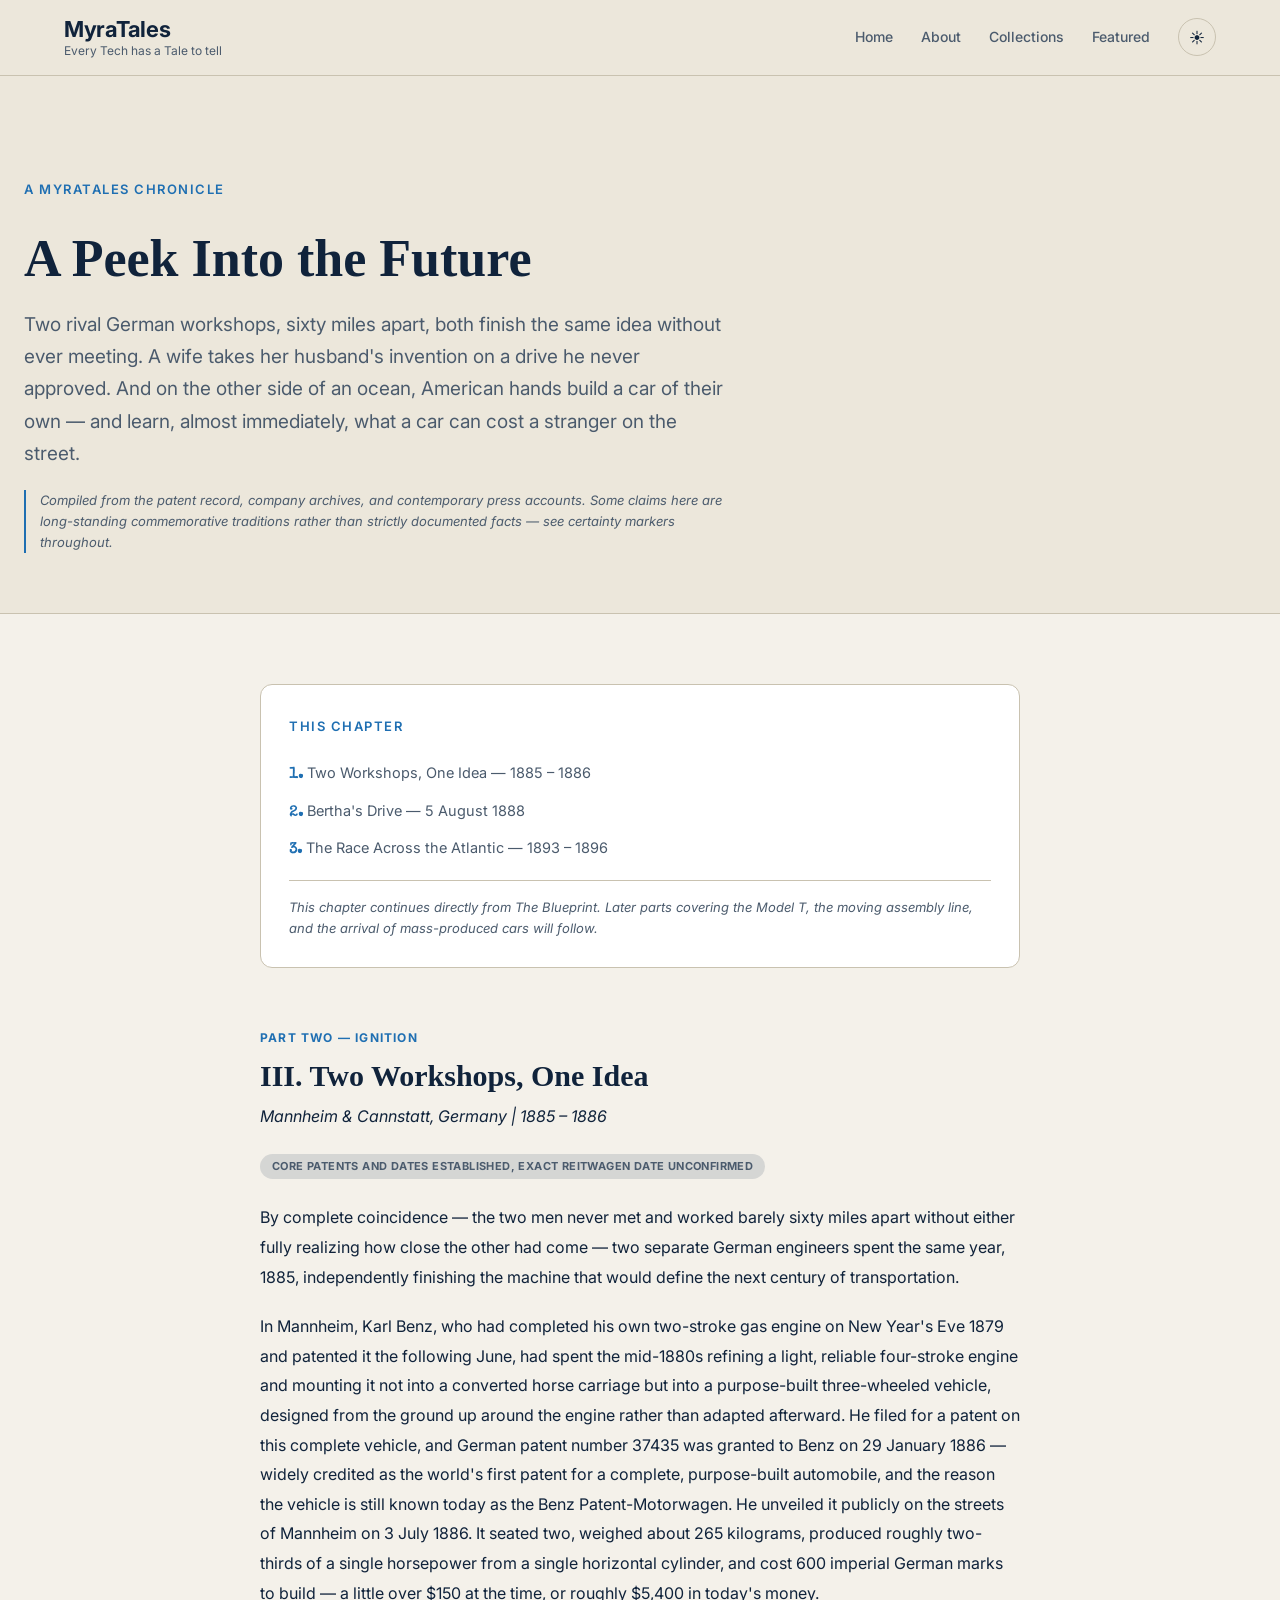
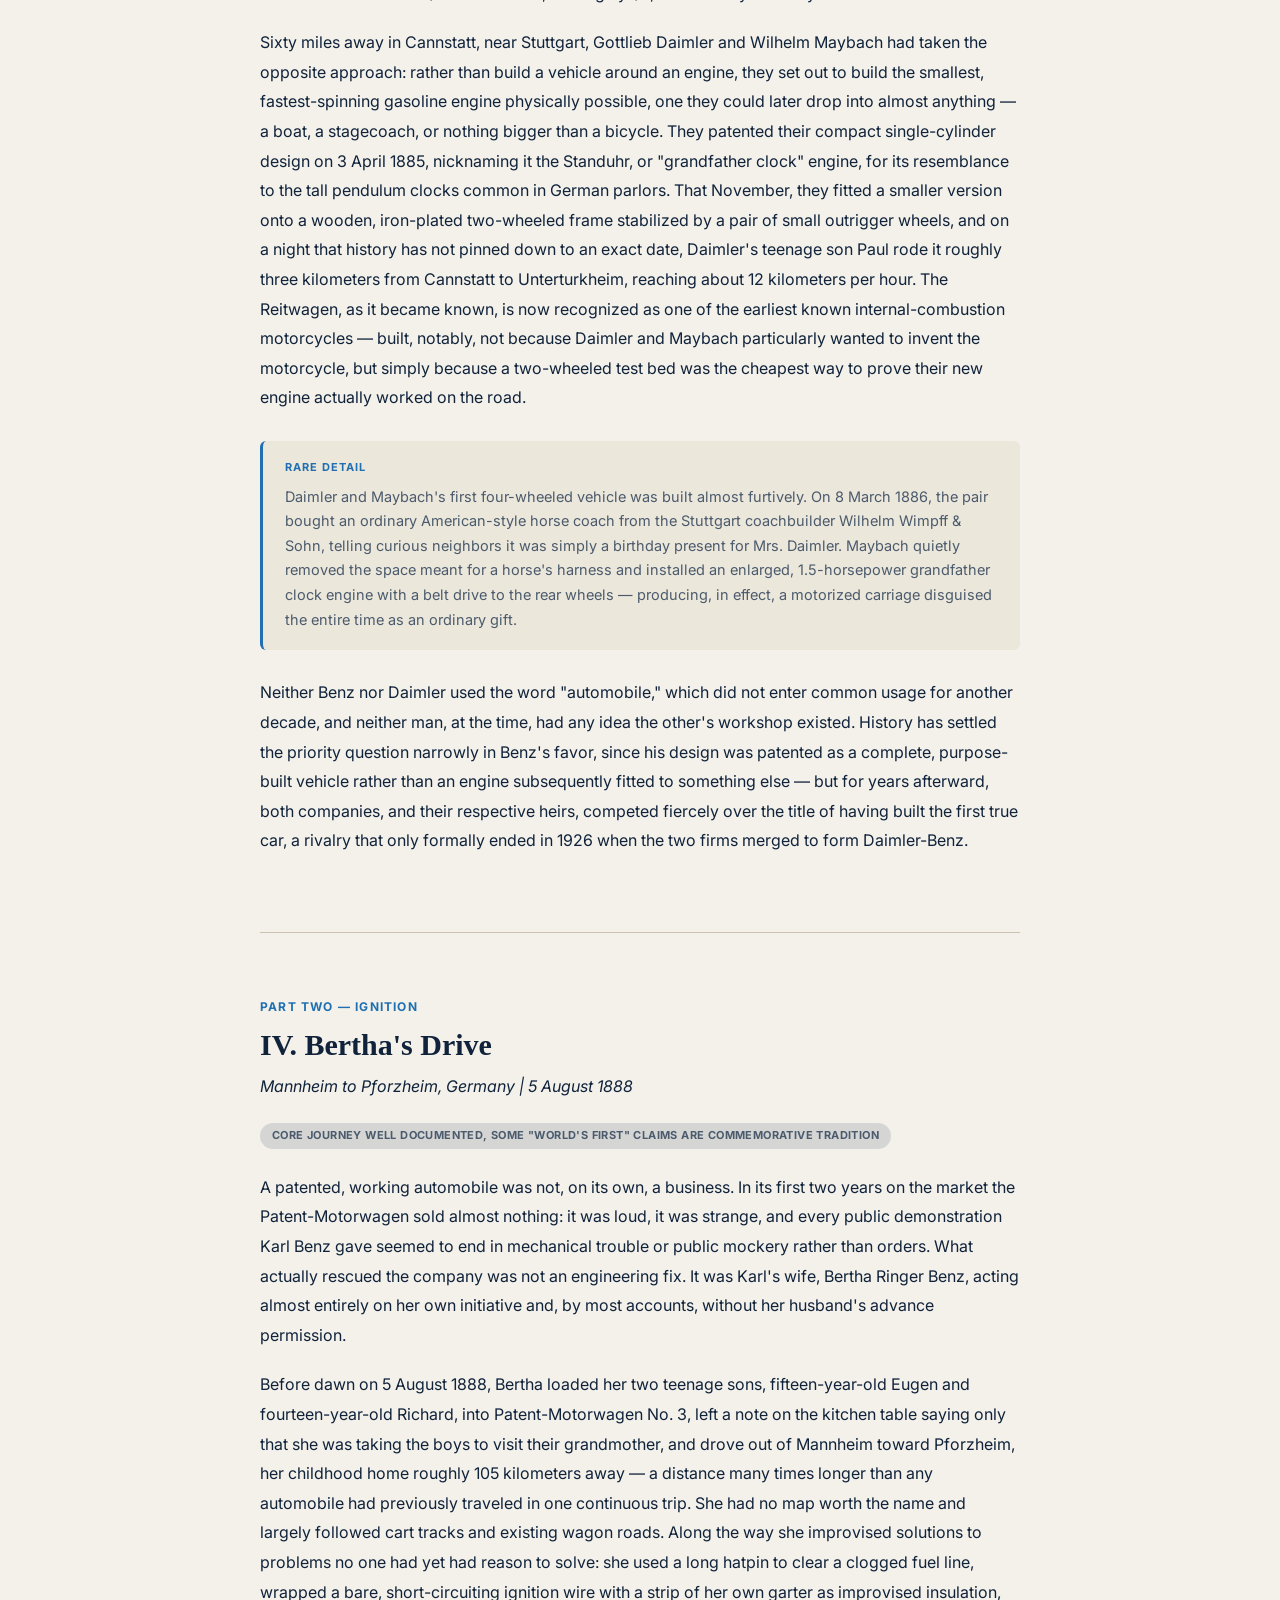
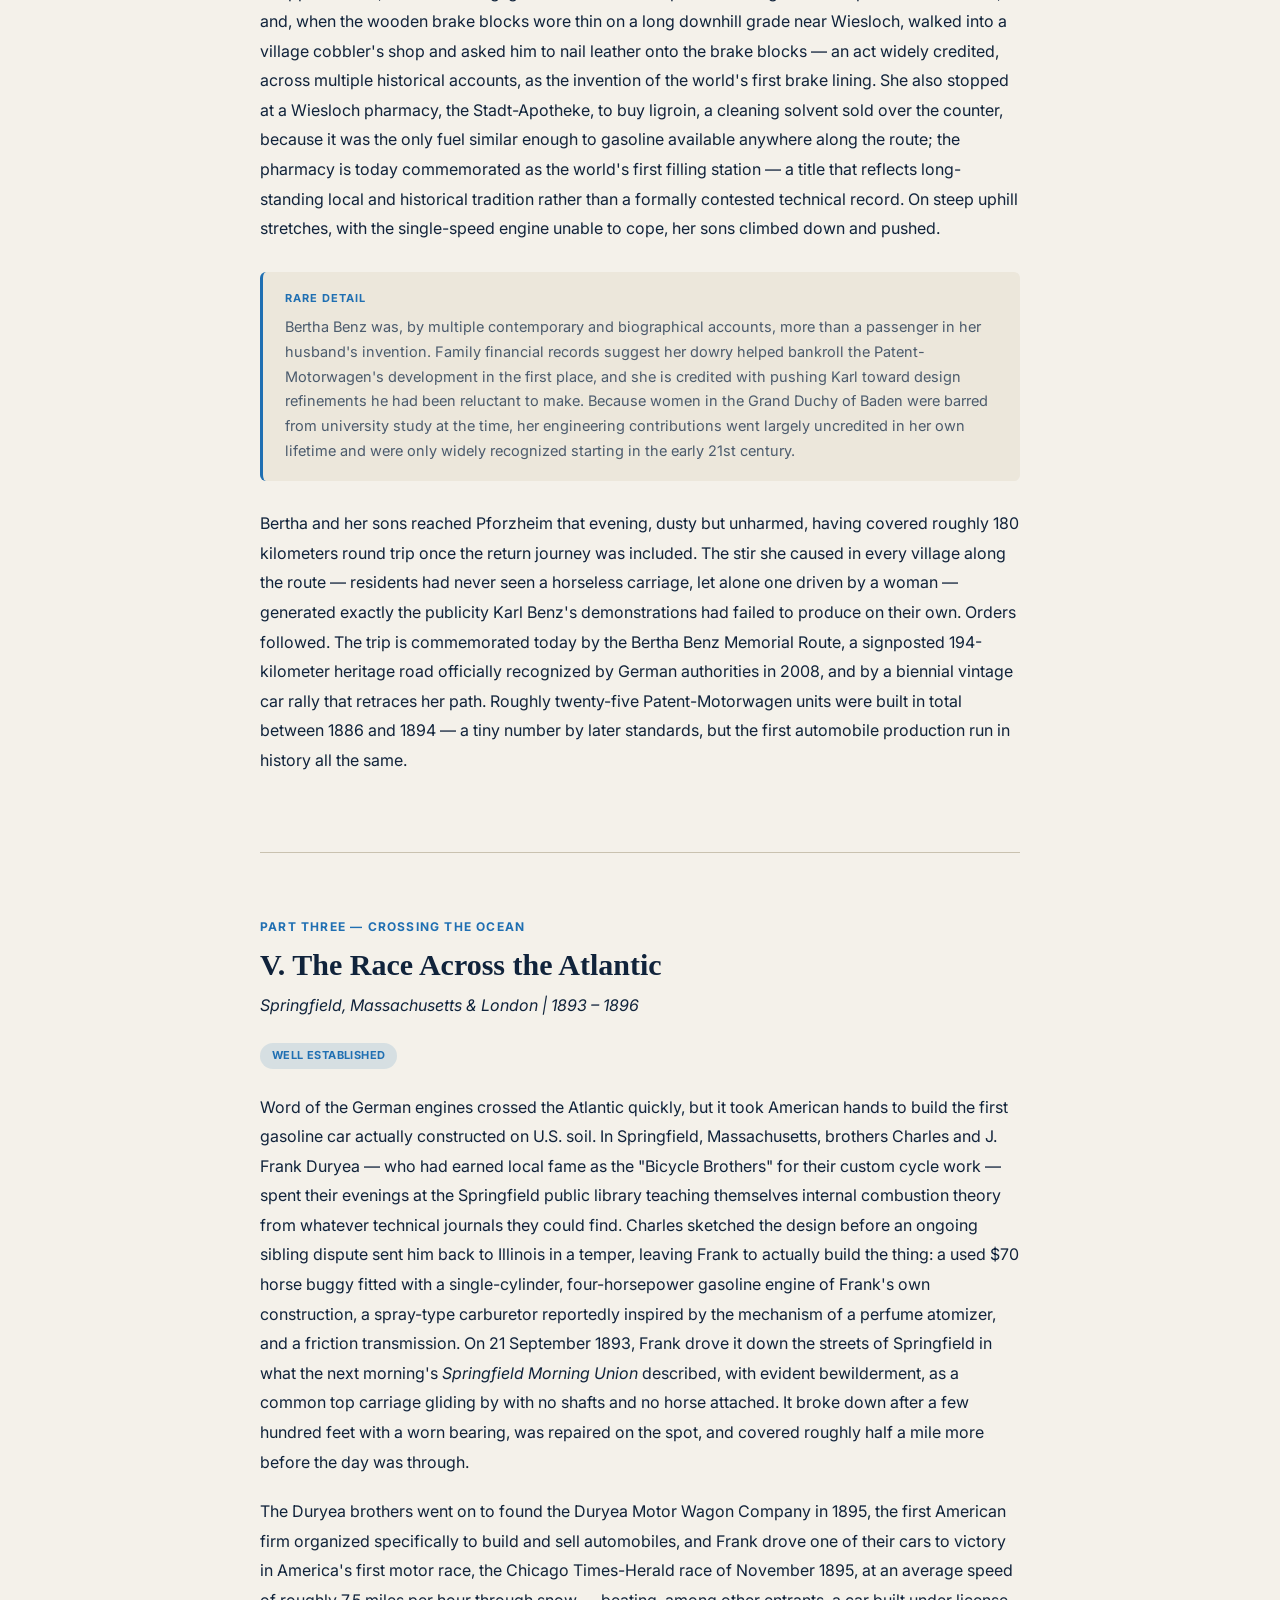
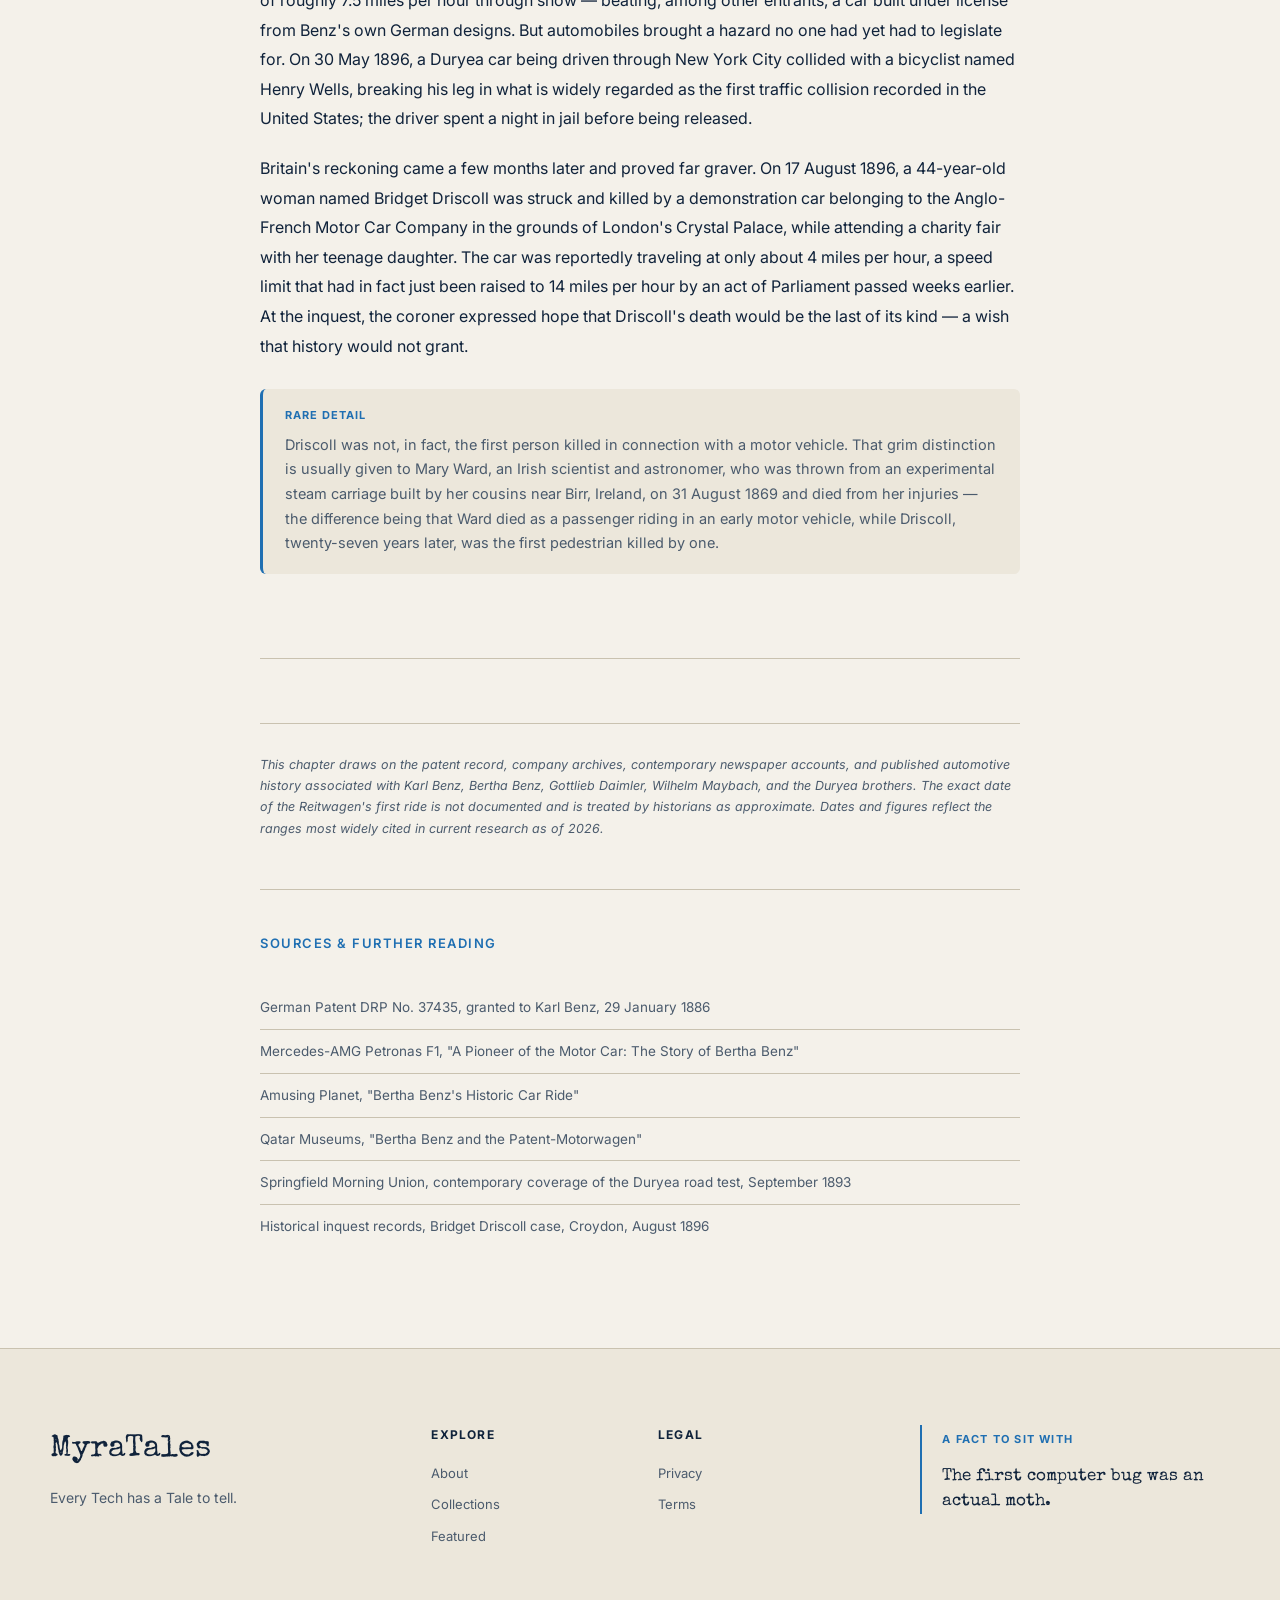
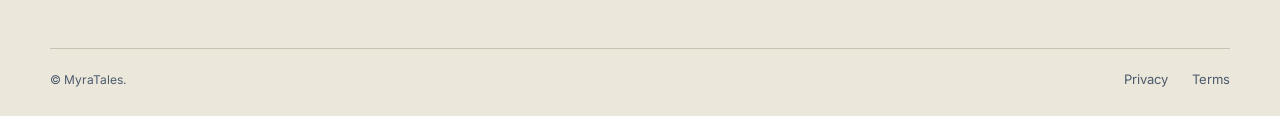
==== benz.html @ bf038804 "Add files via upload" ====
<!DOCTYPE html>
<html lang="en">
<head>
<meta charset="UTF-8">
<meta name="viewport" content="width=device-width, initial-scale=1.0">
<meta name="description" content="A Peek Into the Future — two rival workshops, one determined wife, and the race across the Atlantic that turned the automobile into a business.">
<title>A Peek Into the Future — MyraTales</title>

<link rel="icon" type="image/png" href="../favicon.png">
<link rel="preconnect" href="https://fonts.googleapis.com">
<link rel="preconnect" href="https://fonts.gstatic.com" crossorigin>
<link href="https://fonts.googleapis.com/css2?family=Special+Elite&family=Inter:wght@400;500;600;700&display=swap" rel="stylesheet">
<link rel="stylesheet" href="benz.css">
</head>
<body>

<a href="#main-content" class="skip-link">Skip to main content</a>

<header class="site-header">
  <div class="header-inner">
    <div class="logo-block">
      <a href="../index.html#top" class="header-logo">MyraTales</a>
      <p class="tagline">Every Tech has a Tale to tell</p>
    </div>

    <button class="menu-toggle" id="menuToggle" aria-label="Toggle menu" aria-expanded="false">
      <span></span><span></span><span></span>
    </button>

    <nav class="nav-links" id="navLinks">
      <a href="../index.html#top">Home</a>
      <a href="../index.html#about">About</a>
      <a href="../index.html#collections">Collections</a>
      <a href="../index.html#featured">Featured</a>
      <button id="themeToggle" class="theme-toggle" aria-label="Toggle dark mode">
        <span class="theme-icon sun">☀</span>
        <span class="theme-icon moon">☾</span>
      </button>
    </nav>
  </div>
</header>

<main id="main-content" class="story-page">

  <section class="story-hero">
    <div class="section-inner">
      <span class="section-label">A MyraTales Chronicle</span>
      <h1>A Peek Into the Future</h1>
      <p class="story-subtitle">Two rival German workshops, sixty miles apart, both finish the same idea without ever meeting. A wife takes her husband's invention on a drive he never approved. And on the other side of an ocean, American hands build a car of their own — and learn, almost immediately, what a car can cost a stranger on the street.</p>
      <p class="story-meta">Compiled from the patent record, company archives, and contemporary press accounts. Some claims here are long-standing commemorative traditions rather than strictly documented facts — see certainty markers throughout.</p>
    </div>
  </section>

  <article class="story-body">
    <div class="section-inner">

      <nav class="story-toc" aria-label="Table of contents">
        <span class="section-label">This Chapter</span>
        <ol>
          <li><a href="#part-3">Two Workshops, One Idea — 1885 – 1886</a></li>
          <li><a href="#part-4">Bertha's Drive — 5 August 1888</a></li>
          <li><a href="#part-5">The Race Across the Atlantic — 1893 – 1896</a></li>
        </ol>
        <p class="story-toc-note">This chapter continues directly from <em>The Blueprint</em>. Later parts covering the Model T, the moving assembly line, and the arrival of mass-produced cars will follow.</p>
      </nav>

      <!-- PART III -->
      <section class="story-part" id="part-3">
        <span class="story-part-label">Part Two — Ignition</span>
        <h2>III. Two Workshops, One Idea</h2>
        <p class="story-place">Mannheim & Cannstatt, Germany | 1885 – 1886</p>
        <span class="certainty certainty-mixed">Core patents and dates established, exact Reitwagen date unconfirmed</span>

        <p>By complete coincidence — the two men never met and worked barely sixty miles apart without either fully realizing how close the other had come — two separate German engineers spent the same year, 1885, independently finishing the machine that would define the next century of transportation.</p>

        <p>In Mannheim, Karl Benz, who had completed his own two-stroke gas engine on New Year's Eve 1879 and patented it the following June, had spent the mid-1880s refining a light, reliable four-stroke engine and mounting it not into a converted horse carriage but into a purpose-built three-wheeled vehicle, designed from the ground up around the engine rather than adapted afterward. He filed for a patent on this complete vehicle, and German patent number 37435 was granted to Benz on 29 January 1886 — widely credited as the world's first patent for a complete, purpose-built automobile, and the reason the vehicle is still known today as the Benz Patent-Motorwagen. He unveiled it publicly on the streets of Mannheim on 3 July 1886. It seated two, weighed about 265 kilograms, produced roughly two-thirds of a single horsepower from a single horizontal cylinder, and cost 600 imperial German marks to build — a little over $150 at the time, or roughly $5,400 in today's money.</p>

        <p>Sixty miles away in Cannstatt, near Stuttgart, Gottlieb Daimler and Wilhelm Maybach had taken the opposite approach: rather than build a vehicle around an engine, they set out to build the smallest, fastest-spinning gasoline engine physically possible, one they could later drop into almost anything — a boat, a stagecoach, or nothing bigger than a bicycle. They patented their compact single-cylinder design on 3 April 1885, nicknaming it the Standuhr, or "grandfather clock" engine, for its resemblance to the tall pendulum clocks common in German parlors. That November, they fitted a smaller version onto a wooden, iron-plated two-wheeled frame stabilized by a pair of small outrigger wheels, and on a night that history has not pinned down to an exact date, Daimler's teenage son Paul rode it roughly three kilometers from Cannstatt to Unterturkheim, reaching about 12 kilometers per hour. The Reitwagen, as it became known, is now recognized as one of the earliest known internal-combustion motorcycles — built, notably, not because Daimler and Maybach particularly wanted to invent the motorcycle, but simply because a two-wheeled test bed was the cheapest way to prove their new engine actually worked on the road.</p>

        <div class="rare-detail">
          <span class="rare-detail-label">Rare detail</span>
          <p>Daimler and Maybach's first four-wheeled vehicle was built almost furtively. On 8 March 1886, the pair bought an ordinary American-style horse coach from the Stuttgart coachbuilder Wilhelm Wimpff & Sohn, telling curious neighbors it was simply a birthday present for Mrs. Daimler. Maybach quietly removed the space meant for a horse's harness and installed an enlarged, 1.5-horsepower grandfather clock engine with a belt drive to the rear wheels — producing, in effect, a motorized carriage disguised the entire time as an ordinary gift.</p>
        </div>

        <p>Neither Benz nor Daimler used the word "automobile," which did not enter common usage for another decade, and neither man, at the time, had any idea the other's workshop existed. History has settled the priority question narrowly in Benz's favor, since his design was patented as a complete, purpose-built vehicle rather than an engine subsequently fitted to something else — but for years afterward, both companies, and their respective heirs, competed fiercely over the title of having built the first true car, a rivalry that only formally ended in 1926 when the two firms merged to form Daimler-Benz.</p>
      </section>

      <!-- PART IV -->
      <section class="story-part" id="part-4">
        <span class="story-part-label">Part Two — Ignition</span>
        <h2>IV. Bertha's Drive</h2>
        <p class="story-place">Mannheim to Pforzheim, Germany | 5 August 1888</p>
        <span class="certainty certainty-mixed">Core journey well documented, some "world's first" claims are commemorative tradition</span>

        <p>A patented, working automobile was not, on its own, a business. In its first two years on the market the Patent-Motorwagen sold almost nothing: it was loud, it was strange, and every public demonstration Karl Benz gave seemed to end in mechanical trouble or public mockery rather than orders. What actually rescued the company was not an engineering fix. It was Karl's wife, Bertha Ringer Benz, acting almost entirely on her own initiative and, by most accounts, without her husband's advance permission.</p>

        <p>Before dawn on 5 August 1888, Bertha loaded her two teenage sons, fifteen-year-old Eugen and fourteen-year-old Richard, into Patent-Motorwagen No. 3, left a note on the kitchen table saying only that she was taking the boys to visit their grandmother, and drove out of Mannheim toward Pforzheim, her childhood home roughly 105 kilometers away — a distance many times longer than any automobile had previously traveled in one continuous trip. She had no map worth the name and largely followed cart tracks and existing wagon roads. Along the way she improvised solutions to problems no one had yet had reason to solve: she used a long hatpin to clear a clogged fuel line, wrapped a bare, short-circuiting ignition wire with a strip of her own garter as improvised insulation, and, when the wooden brake blocks wore thin on a long downhill grade near Wiesloch, walked into a village cobbler's shop and asked him to nail leather onto the brake blocks — an act widely credited, across multiple historical accounts, as the invention of the world's first brake lining. She also stopped at a Wiesloch pharmacy, the Stadt-Apotheke, to buy ligroin, a cleaning solvent sold over the counter, because it was the only fuel similar enough to gasoline available anywhere along the route; the pharmacy is today commemorated as the world's first filling station — a title that reflects long-standing local and historical tradition rather than a formally contested technical record. On steep uphill stretches, with the single-speed engine unable to cope, her sons climbed down and pushed.</p>

        <div class="rare-detail">
          <span class="rare-detail-label">Rare detail</span>
          <p>Bertha Benz was, by multiple contemporary and biographical accounts, more than a passenger in her husband's invention. Family financial records suggest her dowry helped bankroll the Patent-Motorwagen's development in the first place, and she is credited with pushing Karl toward design refinements he had been reluctant to make. Because women in the Grand Duchy of Baden were barred from university study at the time, her engineering contributions went largely uncredited in her own lifetime and were only widely recognized starting in the early 21st century.</p>
        </div>

        <p>Bertha and her sons reached Pforzheim that evening, dusty but unharmed, having covered roughly 180 kilometers round trip once the return journey was included. The stir she caused in every village along the route — residents had never seen a horseless carriage, let alone one driven by a woman — generated exactly the publicity Karl Benz's demonstrations had failed to produce on their own. Orders followed. The trip is commemorated today by the Bertha Benz Memorial Route, a signposted 194-kilometer heritage road officially recognized by German authorities in 2008, and by a biennial vintage car rally that retraces her path. Roughly twenty-five Patent-Motorwagen units were built in total between 1886 and 1894 — a tiny number by later standards, but the first automobile production run in history all the same.</p>
      </section>

      <!-- PART V -->
      <section class="story-part" id="part-5">
        <span class="story-part-label">Part Three — Crossing the Ocean</span>
        <h2>V. The Race Across the Atlantic</h2>
        <p class="story-place">Springfield, Massachusetts & London | 1893 – 1896</p>
        <span class="certainty certainty-established">Well established</span>

        <p>Word of the German engines crossed the Atlantic quickly, but it took American hands to build the first gasoline car actually constructed on U.S. soil. In Springfield, Massachusetts, brothers Charles and J. Frank Duryea — who had earned local fame as the "Bicycle Brothers" for their custom cycle work — spent their evenings at the Springfield public library teaching themselves internal combustion theory from whatever technical journals they could find. Charles sketched the design before an ongoing sibling dispute sent him back to Illinois in a temper, leaving Frank to actually build the thing: a used $70 horse buggy fitted with a single-cylinder, four-horsepower gasoline engine of Frank's own construction, a spray-type carburetor reportedly inspired by the mechanism of a perfume atomizer, and a friction transmission. On 21 September 1893, Frank drove it down the streets of Springfield in what the next morning's <em>Springfield Morning Union</em> described, with evident bewilderment, as a common top carriage gliding by with no shafts and no horse attached. It broke down after a few hundred feet with a worn bearing, was repaired on the spot, and covered roughly half a mile more before the day was through.</p>

        <p>The Duryea brothers went on to found the Duryea Motor Wagon Company in 1895, the first American firm organized specifically to build and sell automobiles, and Frank drove one of their cars to victory in America's first motor race, the Chicago Times-Herald race of November 1895, at an average speed of roughly 7.5 miles per hour through snow — beating, among other entrants, a car built under license from Benz's own German designs. But automobiles brought a hazard no one had yet had to legislate for. On 30 May 1896, a Duryea car being driven through New York City collided with a bicyclist named Henry Wells, breaking his leg in what is widely regarded as the first traffic collision recorded in the United States; the driver spent a night in jail before being released.</p>

        <p>Britain's reckoning came a few months later and proved far graver. On 17 August 1896, a 44-year-old woman named Bridget Driscoll was struck and killed by a demonstration car belonging to the Anglo-French Motor Car Company in the grounds of London's Crystal Palace, while attending a charity fair with her teenage daughter. The car was reportedly traveling at only about 4 miles per hour, a speed limit that had in fact just been raised to 14 miles per hour by an act of Parliament passed weeks earlier. At the inquest, the coroner expressed hope that Driscoll's death would be the last of its kind — a wish that history would not grant.</p>

        <div class="rare-detail">
          <span class="rare-detail-label">Rare detail</span>
          <p>Driscoll was not, in fact, the first person killed in connection with a motor vehicle. That grim distinction is usually given to Mary Ward, an Irish scientist and astronomer, who was thrown from an experimental steam carriage built by her cousins near Birr, Ireland, on 31 August 1869 and died from her injuries — the difference being that Ward died as a passenger riding in an early motor vehicle, while Driscoll, twenty-seven years later, was the first pedestrian killed by one.</p>
        </div>
      </section>

      <p class="story-source-note">This chapter draws on the patent record, company archives, contemporary newspaper accounts, and published automotive history associated with Karl Benz, Bertha Benz, Gottlieb Daimler, Wilhelm Maybach, and the Duryea brothers. The exact date of the Reitwagen's first ride is not documented and is treated by historians as approximate. Dates and figures reflect the ranges most widely cited in current research as of 2026.</p>

      <section class="story-sources" id="sources">
        <span class="section-label">Sources & Further Reading</span>
        <ul>
          <li>German Patent DRP No. 37435, granted to Karl Benz, 29 January 1886</li>
          <li>Mercedes-AMG Petronas F1, "A Pioneer of the Motor Car: The Story of Bertha Benz"</li>
          <li>Amusing Planet, "Bertha Benz's Historic Car Ride"</li>
          <li>Qatar Museums, "Bertha Benz and the Patent-Motorwagen"</li>
          <li>Springfield Morning Union, contemporary coverage of the Duryea road test, September 1893</li>
          <li>Historical inquest records, Bridget Driscoll case, Croydon, August 1896</li>
        </ul>
      </section>

    </div>
  </article>

</main>

<footer class="site-footer">
  <div class="footer-shell">
    <div class="footer-main">
      <div class="footer-brand">
        <a href="../index.html#top" class="footer-logo">MyraTales</a>
        <p>Every Tech has a Tale to tell.</p>
      </div>
      <div class="footer-column">
        <h2>Explore</h2>
        <a href="../index.html#about">About</a>
        <a href="../index.html#collections">Collections</a>
        <a href="../index.html#featured">Featured</a>
      </div>
      <div class="footer-column">
        <h2>Legal</h2>
        <a href="../privacy.html">Privacy</a>
        <a href="../terms.html">Terms</a>
      </div>
      <div class="footer-note">
        <span class="footer-note-label">A fact to sit with</span>
        <p>The first computer bug was an actual moth.</p>
      </div>
    </div>
    <div class="footer-bottom">
      <p>&copy; <span id="year"></span> MyraTales.</p>
      <div class="footer-bottom-links">
        <a href="../privacy.html">Privacy</a>
        <a href="../terms.html">Terms</a>
      </div>
    </div>
  </div>
</footer>

<script src="../script.js"></script>
</body>
</html>
---- benz.css ----
/* ============================================================
   RESET
============================================================ */
* {
  margin: 0;
  padding: 0;
  box-sizing: border-box;
}

html {
  scroll-behavior: smooth;
}

body {
  overflow-x: hidden;
  font-family: inter;
}

section,
footer,
.collection-card[id] {
  scroll-margin-top: 76px;
}

/* ============================================================
   PALETTE
============================================================ */
:root {
  --bg: #f4f1ea;
  --bg-alt: #ece7db;
  --card: #ffffff;
  --border: #c9c2b0;
  --ink: #10233b;
  --ink-dim: #4b5b6d;
  --accent: #1f6fb2;
  --accent-hover: #175a91;
}

body.dark-mode {
  --bg: #0b1521;
  --bg-alt: #101d2c;
  --card: #16273a;
  --border: #23374d;
  --ink: #eef3f8;
  --ink-dim: #8fa3b8;
  --accent: #4fd1ff;
  --accent-hover: #2bb8ea;
}

body {
  font-family: 'Inter', system-ui, -apple-system, sans-serif;
  line-height: 1.6;
  background: var(--bg);
  color: var(--ink);
  transition: background-color 0.3s ease, color 0.3s ease;
}

h1, h2, h3, .hero-eyebrow {
  font-family: 'Playfair Display',serif;
}

a {
  text-decoration: none;
  color: inherit;
}

img, svg, video {
  max-width: 100%;
  display: block;
}

button {
  font-family: inherit;
}

body.modal-open {
  overflow: hidden;
}

/* ============================================================
   SKIP LINK
============================================================ */
.skip-link {
  position: absolute;
  top: -100px;
  left: 16px;
  background: var(--accent);
  color: #fff;
  padding: 12px 20px;
  border-radius: 8px;
  font-weight: 600;
  font-size: 14px;
  z-index: 1000;
  transition: top 0.2s ease;
}

.skip-link:focus {
  top: 16px;
}

/* ============================================================
   HEADER
============================================================ */
.site-header {
  position: sticky;
  top: 0;
  background: var(--bg-alt);
  border-bottom: 1px solid var(--border);
  z-index: 100;
  transition: background-color 0.3s ease, border-color 0.3s ease;
}

.header-inner {
  max-width: 1200px;
  margin: 0 auto;
  padding: 16px 24px;
  display: flex;
  justify-content: space-between;
  align-items: center;
}

.logo-block {
  display: flex;
  flex-direction: column;
  line-height: 1.2;
}

.header-logo {
  font-size: 22px;
  font-weight: 700;
  color: var(--ink);
  letter-spacing: -0.3px;
  text-decoration: none;
}

.tagline {
  font-size: 12px;
  color: var(--ink-dim);
  margin-top: 2px;
}

.nav-links {
  display: flex;
  align-items: center;
  gap: 28px;
}

.nav-links a {
  font-size: 14px;
  font-weight: 500;
  color: var(--ink-dim);
  text-decoration: none;
  transition: color 0.2s ease;
}

.nav-links a:hover,
.nav-links a:focus-visible {
  color: var(--accent);
}

.theme-toggle {
  background: none;
  border: 1.5px solid var(--border);
  border-radius: 50%;
  width: 38px;
  height: 38px;
  display: flex;
  align-items: center;
  justify-content: center;
  cursor: pointer;
  position: relative;
  transition: border-color 0.2s ease;
}

.theme-toggle:hover {
  border-color: var(--accent);
}

.theme-icon {
  position: absolute;
  font-size: 15px;
  color: var(--ink);
  transition: opacity 0.2s ease, transform 0.3s ease, color 0.2s ease;
}

.theme-icon.sun {
  opacity: 1;
  transform: rotate(0deg);
}

.theme-icon.moon {
  opacity: 0;
  transform: rotate(-90deg);
}

body.dark-mode .theme-icon.sun {
  opacity: 0;
  transform: rotate(90deg);
}

body.dark-mode .theme-icon.moon {
  opacity: 1;
  transform: rotate(0deg);
}

.theme-toggle:hover .theme-icon {
  color: var(--accent);
}

.menu-toggle {
  display: none;
  flex-direction: column;
  justify-content: space-between;
  width: 26px;
  height: 19px;
  background: none;
  border: none;
  cursor: pointer;
  padding: 0;
}

.menu-toggle span {
  display: block;
  height: 2.5px;
  width: 100%;
  background: var(--ink);
  border-radius: 2px;
  transition: transform 0.25s ease, opacity 0.2s ease, background-color 0.3s ease;
}

.menu-toggle.active span:nth-child(1) {
  transform: translateY(8px) rotate(45deg);
}

.menu-toggle.active span:nth-child(2) {
  opacity: 0;
}

.menu-toggle.active span:nth-child(3) {
  transform: translateY(-8px) rotate(-45deg);
}

/* ============================================================
   HERO
============================================================ */
.hero {
  min-height: 92vh;
  display: flex;
  align-items: center;
  padding: 0 24px;
  position: relative;
  overflow: hidden;
}

.hero-bg {
  position: absolute;
  inset: 0;
  z-index: 0;
  pointer-events: none;
  background-image: radial-gradient(var(--ink-dim) 1px, transparent 1px);
  background-size: 28px 28px;
  opacity: 0.15;
  animation: driftGrid 40s linear infinite;
}

.ghost-year {
  position: absolute;
  bottom: -40px;
  right: 20px;
  font-family: 'Special Elite', monospace;
  font-size: clamp(160px, 22vw, 320px);
  color: var(--ink-dim);
  opacity: 0.2;
  line-height: 1;
  user-select: none;
  white-space: nowrap;
}

@keyframes driftGrid {
  0% { background-position: 0 0; }
  100% { background-position: 280px 280px; }
}

.hero-inner {
  max-width: 1200px;
  margin: 0 auto;
  width: 100%;
  display: flex;
  align-items: center;
  gap: 64px;
  position: relative;
  z-index: 1;
}

.hero-text {
  flex: 1;
  min-width: 0;
}

.description {
  margin-bottom: 30px;
  transition: opacity 0.25s ease, transform 0.25s ease;
}

.hero-eyebrow {
  color: var(--accent);
  font-size: 14px;
  margin-bottom: 18px;
  letter-spacing: 0.5px;
}

.hero-text h1 {
  font-size: clamp(28px, 4vw, 44px);
  line-height: 1.3;
  color: var(--ink);
  margin-bottom: 20px;
  max-width: 560px;
  min-height: 3.9em;
  transition: opacity 0.25s ease, transform 0.25s ease;
}

.hero-text h1.fact-changing,
.description.fact-changing {
  opacity: 0;
  transform: translateY(8px);
}

.hero-subtext {
  font-size: clamp(15px, 2vw, 17px);
  color: var(--ink-dim);
  max-width: 480px;
  margin-bottom: 32px;
}

.btn-primary {
  display: inline-block;
  background: var(--accent);
  color: #fff;
  padding: 14px 26px;
  border-radius: 6px;
  font-weight: 600;
  font-size: 15px;
  transition: background-color 0.2s ease, transform 0.2s ease;
}

.btn-primary:hover,
.btn-primary:focus-visible {
  background: var(--accent-hover);
  transform: translateY(-2px);
}

.hero-visual {
  flex: 1;
  display: flex;
  justify-content: center;
  transition: transform 0.15s ease-out;
  min-width: 0;
  will-change: transform;
}

.magnifier-illustration {
  width: 100%;
  max-width: 360px;
  height: auto;
}

.page-bg { fill: var(--card); stroke: var(--border); stroke-width: 1.5; }
.page-rule { stroke: var(--border); stroke-width: 1; }
.tape { fill: var(--ink-dim); opacity: 0.35; }
.log-text {
  font-family: 'Special Elite', monospace;
  font-size: 12px;
  fill: var(--ink-dim);
  letter-spacing: 0.5px;
}
.lens-rim { fill: none; stroke: var(--ink); stroke-width: 10; }
.lens-shine { fill: none; stroke: var(--card); stroke-width: 4; stroke-linecap: round; opacity: 0.5; }
.handle { stroke: var(--ink); stroke-width: 14; stroke-linecap: round; }

.moth {
  transform-origin: center;
  animation: mothBreathe 3.5s ease-in-out infinite;
}

.moth-wing {
  fill: none;
  stroke: var(--accent);
  stroke-width: 1.5;
}

.moth-body {
  fill: var(--ink);
}

@keyframes mothBreathe {
  0%, 100% { transform: scale(1) translateY(0); }
  50% { transform: scale(1.03, 0.97) translateY(-1px); }
}

.scroll-cue {
  position: absolute;
  bottom: 28px;
  left: 50%;
  transform: translateX(-50%);
  width: 24px;
  height: 40px;
  border: 1.5px solid var(--ink-dim);
  border-radius: 20px;
  display: flex;
  justify-content: center;
  padding-top: 8px;
  box-sizing: border-box;
  z-index: 1;
}

.scroll-cue span {
  width: 4px;
  height: 8px;
  background: var(--accent);
  border-radius: 4px;
  animation: scrollCue 1.6s infinite;
}

@keyframes scrollCue {
  0% { opacity: 1; transform: translateY(0); }
  100% { opacity: 0; transform: translateY(10px); }
}

/* ============================================================
   SHARED SECTION LABEL / DIVIDER
============================================================ */
.section-label {
  display: inline-block;
  color: var(--accent);
  font-size: 13px;
  font-weight: 600;
  text-transform: uppercase;
  letter-spacing: 1.5px;
  margin-bottom: 16px;
}

.section-divider {
  width: 48px;
  height: 3px;
  background: var(--accent);
  border-radius: 2px;
  margin-bottom: 32px;
}

/* ============================================================
   ABOUT SECTION
============================================================ */
.about-section {
  padding: 100px 24px;
}

.about-section .section-inner {
  max-width: 900px;
  margin: 0 auto;
}

.about-intro {
  font-size: clamp(18px, 2.2vw, 22px);
  color: var(--ink);
  max-width: 600px;
  margin-bottom: 56px;
  line-height: 1.6;
}

.pattern-track {
  position: relative;
  display: grid;
  grid-template-columns: repeat(3, 1fr);
  gap: 24px;
  margin-bottom: 48px;
}

.pattern-line {
  position: absolute;
  top: 38px;
  left: 8%;
  right: 8%;
  height: 2px;
  background: var(--border);
  z-index: 0;
}

.pattern-card {
  position: relative;
  z-index: 1;
  display: flex;
  flex-direction: column;
  align-items: flex-start;
  background: var(--card);
  border: 1px solid var(--border);
  border-radius: 10px;
  padding: 24px;
  text-align: left;
  cursor: pointer;
  font-family: inherit;
  color: inherit;
  transition: border-color 0.2s ease, box-shadow 0.2s ease, transform 0.2s ease;
}

.pattern-card:hover,
.pattern-card:focus-visible {
  border-color: var(--accent);
  box-shadow: 0 10px 24px rgba(16, 35, 59, 0.12);
  transform: translateY(-3px);
}

.pattern-card:focus-visible {
  outline: 3px solid color-mix(in srgb, var(--accent) 35%, transparent);
  outline-offset: 3px;
}

.pattern-year {
  display: inline-block;
  font-family: 'Special Elite', monospace;
  font-size: 12px;
  color: var(--accent);
  background: var(--bg-alt);
  border: 1px solid var(--border);
  border-radius: 20px;
  padding: 4px 12px;
  margin-bottom: 14px;
}

.pattern-card h3 {
  letter-spacing: 0.5px;
  font-family: monospace;
  font-size: 18px;
  color: var(--ink);
  margin-bottom: 8px;
}

.pattern-teaser {
  font-size: 14px;
  color: var(--ink-dim);
  line-height: 1.5;
}

.pattern-action {
  display: inline-flex;
  gap: 8px;
  align-items: center;
  margin-top: 20px;
  border-bottom: 1px solid var(--accent);
  padding-bottom: 3px;
  color: var(--accent);
  font-size: 13px;
  font-weight: 700;
}

.pattern-action span {
  transition: transform 0.2s ease;
}

.pattern-card:hover .pattern-action span,
.pattern-card:focus-visible .pattern-action span {
  transform: translateX(4px);
}

.about-thesis {
  font-size: clamp(16px, 1.8vw, 18px);
  color: var(--ink);
  font-weight: 500;
  max-width: 640px;
  line-height: 1.7;
}

/* ============================================================
   STORY MODAL
============================================================ */
.story-modal {
  position: fixed;
  inset: 0;
  z-index: 200;
  display: flex;
  align-items: center;
  justify-content: center;
  padding: 24px;
  visibility: hidden;
  opacity: 0;
  transition: opacity 0.4s ease, visibility 0.4s ease;
}

.story-modal.open {
  visibility: visible;
  opacity: 1;
}

.story-modal-overlay {
  position: absolute;
  inset: 0;
  background: rgba(0, 0, 0, 0.55);
}

.story-modal-panel {
  position: relative;
  background: var(--card);
  border: 1px solid var(--border);
  border-radius: 14px;
  width: 100%;
  max-width: 720px;
  max-height: 80vh;
  padding: 40px;
  overflow-y: auto;
  transform: translateY(24px) scale(0.98);
  opacity: 0;
  transition: transform 0.45s cubic-bezier(0.16, 1, 0.3, 1), opacity 0.4s ease;
}

.story-modal.open .story-modal-panel {
  transform: translateY(0) scale(1);
  opacity: 1;
}

.story-modal-close {
  position: sticky;
  top: 0;
  float: right;
  background: var(--bg-alt);
  border: 1px solid var(--border);
  color: var(--ink);
  font-size: 13px;
  font-weight: 600;
  padding: 8px 18px;
  border-radius: 20px;
  cursor: pointer;
  transition: border-color 0.2s ease, color 0.2s ease;
}

.story-modal-close:hover,
.story-modal-close:focus-visible {
  border-color: var(--accent);
  color: var(--accent);
}

.story-modal-era {
  display: inline-block;
  font-family: 'Special Elite', monospace;
  font-size: 12px;
  color: var(--accent);
  margin-bottom: 12px;
  clear: both;
}

.story-modal-panel h2 {
  font-size: clamp(22px, 3vw, 28px);
  color: var(--ink);
  margin-bottom: 20px;
  max-width: 90%;
}

.story-modal-body p {
  font-size: 15px;
  line-height: 1.8;
  color: var(--ink-dim);
  margin-bottom: 18px;
}

.story-modal-body p:last-child {
  margin-bottom: 0;
}

/* ============================================================
   FEATURED SECTION
============================================================ */
.featured-section {
  padding: 96px 24px 112px;
  background: var(--bg);
}

.featured-shell {
  max-width: 1100px;
  margin: 0 auto;
}

.featured-heading {
  display: flex;
  align-items: end;
  justify-content: space-between;
  gap: 48px;
  margin-bottom: 44px;
}

.featured-eyebrow {
  color: var(--accent);
  font-size: 12px;
  font-weight: 700;
  letter-spacing: 1.4px;
  text-transform: uppercase;
}

.featured-heading h2 {
  max-width: 520px;
  margin-top: 10px;
  color: var(--ink);
  font-family: 'Special Elite', monospace;
  font-size: clamp(32px, 5vw, 58px);
  font-weight: 400;
  line-height: 0.98;
}

.featured-intro {
  max-width: 330px;
  color: var(--ink-dim);
  font-size: 15px;
  line-height: 1.7;
}

.featured-list {
  display: grid;
  grid-template-columns: repeat(2, minmax(0, 1fr));
  gap: 14px;
}

.featured-item {
  align-self: start;
  border-top: 3px solid var(--border);
  background: var(--card);
  overflow: hidden;
  transition: border-color 0.2s ease, transform 0.2s ease;
}

.featured-item:hover,
.featured-item:has(.featured-trigger:focus-visible) {
  border-top-color: var(--accent);
  transform: translateY(-3px);
}

.featured-item-primary {
  border-top-color: var(--accent);
}

.featured-trigger {
  display: grid;
  grid-template-columns: 42px minmax(0, 1fr) 24px;
  align-items: center;
  gap: 16px;
  width: 100%;
  min-height: 134px;
  padding: 24px;
  color: var(--ink);
  background: transparent;
  border: none;
  cursor: pointer;
  text-align: left;
  font-family: inherit;
}

.featured-icon {
  display: flex;
  align-items: center;
  justify-content: center;
  width: 34px;
  height: 34px;
  min-width: 34px;
  border: 1px solid var(--border);
  border-radius: 8px;
  color: var(--accent);
  font-size: 15px;
  font-weight: 700;
}

.featured-trigger-copy {
  display: flex;
  flex-direction: column;
  gap: 7px;
  min-width: 0;
}

.featured-kicker {
  color: var(--ink-dim);
  font-size: 11px;
  font-weight: 600;
  letter-spacing: 1px;
  text-transform: uppercase;
}

.featured-title {
  color: var(--ink);
  font-family: 'Special Elite', monospace;
  font-size: clamp(20px, 2.4vw, 29px);
  line-height: 1.05;
}

.featured-arrow {
  align-self: start;
  color: var(--accent);
  font-size: 21px;
  font-weight: 400;
  line-height: 1;
  transition: transform 0.25s ease;
}

.featured-panel {
  max-height: 0;
  overflow: hidden;
  transition: max-height 0.35s ease, border-color 0.35s ease;
}

.featured-item.open .featured-panel {
  max-height: 220px;
  border-top: 1px solid var(--border);
}

.featured-item.open .featured-arrow {
  transform: rotate(45deg);
}

.featured-panel p {
  padding: 20px 24px 0 126px;
  color: var(--ink-dim);
  font-size: 14px;
  line-height: 1.7;
}

.featured-cta {
  display: inline-flex;
  gap: 8px;
  margin: 16px 24px 22px 126px;
  border-bottom: 1px solid var(--accent);
  padding-bottom: 3px;
  font-weight: 600;
  font-size: 13px;
  color: var(--accent);
}

.featured-cta:hover,
.featured-cta:focus-visible {
  color: var(--accent-hover);
  border-color: var(--accent-hover);
}

/* ============================================================
   COLLECTION DASHBOARD
============================================================ */
.collection-section {
  --collection-bg: var(--bg-alt);
  --collection-panel: var(--card);
  --collection-line: var(--border);
  --collection-text: var(--ink);
  --collection-muted: var(--ink-dim);
  --collection-hot: var(--accent);
  background: var(--bg);
  color: var(--collection-text);
  padding: 88px 24px 112px;
}

.collection-shell {
  max-width: 1180px;
  margin: 0 auto;
  padding: clamp(28px, 5vw, 58px);
  background: var(--collection-bg);
  border: 1px solid var(--collection-line);
  border-radius: 24px;
  box-shadow: 0 18px 50px rgba(16, 35, 59, 0.12);
  overflow: hidden;
}

.collection-topbar {
  display: grid;
  grid-template-columns: minmax(230px, 1fr) minmax(260px, 1fr) auto;
  align-items: end;
  gap: 32px;
  margin-bottom: 28px;
}

.collection-eyebrow,
.collection-card-label {
  color: var(--collection-hot);
  font-size: 11px;
  font-weight: 700;
  letter-spacing: 1.1px;
  text-transform: uppercase;
}

.collection-topbar h2 {
  margin-top: 8px;
  color: var(--collection-text);
  font-family: 'Special Elite', monospace;
  font-size: clamp(32px, 5vw, 58px);
  font-weight: 400;
  line-height: 0.95;
}

.collection-summary {
  max-width: 360px;
  color: var(--collection-muted);
  font-size: 14px;
  line-height: 1.6;
}

.collection-view-all,
.collection-tabs a,
.collection-pulse a {
  color: var(--collection-text);
  transition: color 0.2s ease;
}

.collection-view-all {
  border: 1px solid var(--collection-line);
  border-radius: 999px;
  padding: 10px 15px;
  font-size: 13px;
  white-space: nowrap;
}

.collection-view-all span,
.collection-pulse a span {
  color: var(--collection-hot);
  margin-left: 6px;
}

.collection-view-all:hover,
.collection-tabs a:hover,
.collection-pulse a:hover {
  color: var(--collection-hot);
}

.collection-tabs {
  display: flex;
  gap: 24px;
  overflow-x: auto;
  border-top: 1px solid var(--collection-line);
  border-bottom: 1px solid var(--collection-line);
  margin-bottom: 22px;
  scrollbar-width: none;
}

.collection-tabs::-webkit-scrollbar {
  display: none;
}

.collection-tabs a {
  position: relative;
  flex: 0 0 auto;
  padding: 15px 0 13px;
  color: var(--collection-muted);
  font-size: 13px;
}

.collection-tabs a.active {
  color: var(--collection-text);
}

.collection-tabs a.active::after {
  position: absolute;
  right: 0;
  bottom: -1px;
  left: 0;
  height: 3px;
  background: var(--collection-hot);
  content: '';
}

.collection-board {
  display: grid;
  grid-template-columns: 1.5fr 1fr 1fr;
  grid-template-rows: minmax(300px, 1.2fr) minmax(190px, 0.8fr);
  gap: 12px;
}

.collection-card {
  position: relative;
  min-height: 0;
  overflow: hidden;
  background: var(--collection-panel);
  border: 1px solid var(--collection-line);
  border-radius: 14px;
}

.collection-card-featured {
  grid-row: span 2;
  min-height: 510px;
}

.collection-card-image {
  position: absolute;
  inset: 0 0 auto;
  height: 58%;
  background-color: var(--border);
  background-position: center;
  background-size: cover;
  filter: saturate(0.8);
  transition: transform 0.45s ease, filter 0.45s ease;
}

.collection-card-featured .collection-card-image {
  height: 100%;
}

.collection-card:hover .collection-card-image {
  filter: saturate(1.05);
  transform: scale(1.04);
}

.image-computer { background-image: url('https://images.unsplash.com/photo-1518770660439-4636190af475?auto=format&fit=crop&w=1200&q=80'); }
.image-moth { background-image: url('https://images.unsplash.com/photo-1526374965328-7f61d4dc18c5?auto=format&fit=crop&w=800&q=80'); }
.image-robot { background-image: url('https://images.unsplash.com/photo-1485827404703-89b55fcc595e?auto=format&fit=crop&w=800&q=80'); }
.image-ai { background-image: url('https://images.unsplash.com/photo-1551288049-bebda4e38f71?auto=format&fit=crop&w=800&q=80'); }
.image-car { background-image: url('https://images.unsplash.com/photo-1553440569-bcc63803a83d?auto=format&fit=crop&w=800&q=80'); }

.collection-card-shade {
  position: absolute;
  inset: 0;
  background: linear-gradient(180deg, transparent 28%, rgba(0, 0, 0, 0.86) 100%);
}

.collection-card-content {
  position: absolute;
  right: 0;
  bottom: 0;
  left: 0;
  padding: 24px;
}

.collection-card-story .collection-card-content,
.collection-card-compact .collection-card-content {
  top: 48%;
  padding: 22px;
  background: var(--collection-panel);
}

.collection-card h3 {
  max-width: 550px;
  margin: 9px 0 8px;
  color: var(--collection-text);
  font-family: 'Special Elite', monospace;
  font-size: clamp(19px, 2.1vw, 28px);
  font-weight: 400;
  line-height: 1.08;
}

.collection-card-featured h3 {
  font-size: clamp(25px, 3.3vw, 42px);
}

.collection-card-featured h3,
.collection-card-featured p {
  color: #fff;
}

.collection-card p {
  max-width: 580px;
  color: var(--collection-muted);
  font-size: 13px;
  line-height: 1.55;
}

.collection-pulse {
  grid-column: 2 / -1;
  padding: 22px;
  background: var(--collection-panel);
}

.collection-pulse-heading {
  color: var(--collection-text);
  font-size: 13px;
  font-weight: 700;
}

.collection-pulse-heading span {
  color: var(--collection-hot);
  margin-right: 7px;
}

.collection-pulse-question {
  margin: 16px 0 11px;
  color: var(--collection-muted);
  font-size: 12px;
}

.collection-pulse a {
  display: block;
  border-top: 1px solid var(--collection-line);
  padding: 10px 0;
  font-size: 13px;
}

/* ============================================================
   STORY PAGE (long-form articles)
============================================================ */
.story-hero {
  padding: 100px 24px 60px;
  background: var(--bg-alt);
  border-bottom: 1px solid var(--border);
}

.story-hero h1 {
  font-size: clamp(32px, 5vw, 52px);
  color: var(--ink);
  margin: 14px 0 22px;
  line-height: 1.1;
  max-width: 780px;
}

.story-subtitle {
  font-size: clamp(16px, 1.8vw, 19px);
  color: var(--ink-dim);
  max-width: 700px;
  line-height: 1.7;
  margin-bottom: 20px;
}

.story-meta {
  font-size: 13px;
  color: var(--ink-dim);
  max-width: 700px;
  font-style: italic;
  border-left: 2px solid var(--accent);
  padding-left: 14px;
}

.story-body {
  padding: 70px 24px 100px;
}

.story-body .section-inner {
  max-width: 760px;
  margin: 0 auto;
}

.story-toc {
  background: var(--card);
  border: 1px solid var(--border);
  border-radius: 12px;
  padding: 28px;
  margin-bottom: 60px;
}

.story-toc ol {
  list-style: none;
  counter-reset: toc;
  margin-top: 8px;
}

.story-toc li {
  counter-increment: toc;
  margin-bottom: 10px;
}

.story-toc li a {
  font-size: 14.5px;
  color: var(--ink-dim);
  transition: color 0.2s ease;
}

.story-toc li a::before {
  content: counter(toc) ". ";
  color: var(--accent);
  font-weight: 700;
  font-family: 'Special Elite', monospace;
}

.story-toc li a:hover,
.story-toc li a:focus-visible {
  color: var(--accent);
}

.story-part {
  margin-bottom: 64px;
  padding-bottom: 56px;
  border-bottom: 1px solid var(--border);
}

.story-part:last-of-type {
  border-bottom: none;
}

.story-part-label {
  display: block;
  color: var(--accent);
  font-size: 12px;
  font-weight: 700;
  letter-spacing: 1.2px;
  text-transform: uppercase;
  margin-bottom: 10px;
}
.story-toc-note {
  margin-top: 18px;
  padding-top: 16px;
  border-top: 1px solid var(--border);
  font-size: 13px;
  color: var(--ink-dim);
  font-style: italic;
  line-height: 1.6;
}
.story-part h2 {
  font-size: clamp(22px, 3vw, 30px);
  color: var(--ink);
  margin-bottom: 8px;
  line-height: 1.25;
}

.story-place {
  font-size: 13.5px;
  color: var(--ink-dim);
  font-style: italic;
  margin-bottom: 14px;
}

.certainty {
  display: inline-block;
  font-size: 11px;
  font-weight: 700;
  letter-spacing: 0.4px;
  text-transform: uppercase;
  padding: 4px 12px;
  border-radius: 20px;
  margin-bottom: 24px;
}

.certainty-established {
  background: color-mix(in srgb, var(--accent) 14%, transparent);
  color: var(--accent);
}

.certainty-debated {
  background: rgba(200, 90, 40, 0.14);
  color: #c85a28;
}

.certainty-mixed {
  background: color-mix(in srgb, var(--ink-dim) 18%, transparent);
  color: var(--ink-dim);
}

body.dark-mode .certainty-debated {
  color: #ff9a5c;
  background: rgba(255, 154, 92, 0.15);
}

.story-part p {
  font-size: 16px;
  line-height: 1.85;
  color: var(--ink);
  margin-bottom: 20px;
}

.story-part p em {
  font-style: italic;
  color: var(--ink);
}

.rare-detail {
  background: var(--bg-alt);
  border-left: 3px solid var(--accent);
  border-radius: 6px;
  padding: 18px 22px;
  margin: 28px 0;
}

.rare-detail-label {
  display: block;
  color: var(--accent);
  font-size: 11px;
  font-weight: 700;
  letter-spacing: 1px;
  text-transform: uppercase;
  margin-bottom: 8px;
}

.rare-detail p {
  font-size: 14.5px;
  color: var(--ink-dim);
  line-height: 1.7;
  margin-bottom: 0;
}

.story-source-note {
  font-size: 12.5px;
  color: var(--ink-dim);
  font-style: italic;
  line-height: 1.7;
  padding-top: 30px;
  border-top: 1px solid var(--border);
}

.story-sources {
  margin-top: 50px;
  padding-top: 40px;
  border-top: 1px solid var(--border);
}

.story-sources ul {
  list-style: none;
  margin-top: 16px;
}

.story-sources li {
  font-size: 13.5px;
  color: var(--ink-dim);
  line-height: 1.7;
  padding: 10px 0;
  border-bottom: 1px solid var(--border);
}

.story-sources li:last-child {
  border-bottom: none;
}

.story-sources li em {
  font-style: italic;
}

/* ============================================================
   LEGAL PAGES
============================================================ */
.legal-content {
  max-width: 780px;
  margin: 0 auto;
  padding: 96px 24px 120px;
}

.legal-content h1 {
  max-width: 650px;
  margin: 10px 0 16px;
  color: var(--ink);
  font-size: clamp(32px, 6vw, 58px);
  font-weight: 400;
  line-height: 1;
}

.legal-content h2 {
  margin: 42px 0 10px;
  color: var(--ink);
  font-family: inherit;
  font-size: 20px;
}

.legal-content p {
  color: var(--ink-dim);
  font-size: 15px;
  line-height: 1.8;
}

.legal-updated {
  margin-bottom: 38px;
  color: var(--accent) !important;
  font-size: 13px !important;
  font-weight: 600;
}

.legal-content code {
  border: 1px solid var(--border);
  padding: 2px 5px;
  color: var(--ink);
  font-size: 0.9em;
}

.legal-back {
  display: inline-block;
  margin-top: 34px;
  border-bottom: 1px solid var(--accent);
  padding-bottom: 3px;
  color: var(--accent);
  font-weight: 600;
}

.legal-nav {
  display: flex;
}

.legal-page {
  min-height: 100vh;
}

.legal-page .site-header {
  position: sticky;
}

.legal-page .legal-content {
  min-height: calc(100vh - 76px);
}

/* ============================================================
   SITE FOOTER
============================================================ */
.site-footer {
  padding: 76px 24px 26px;
  background: var(--bg-alt);
  border-top: 1px solid var(--border);
}

.footer-shell {
  max-width: 1180px;
  margin: 0 auto;
}

.footer-main {
  display: grid;
  grid-template-columns: 1.4fr 0.75fr 0.9fr 1.3fr;
  gap: 48px;
  padding-bottom: 68px;
}

.footer-brand {
  position: relative;
  min-height: 155px;
}

.footer-logo {
  color: var(--ink);
  font-family: 'Special Elite', monospace;
  font-size: 31px;
}

.footer-brand p {
  max-width: 220px;
  margin-top: 12px;
  color: var(--ink-dim);
  font-size: 14px;
  line-height: 1.6;
}

.footer-column {
  display: flex;
  flex-direction: column;
  align-items: flex-start;
  gap: 11px;
}

.footer-column h2 {
  margin-bottom: 7px;
  color: var(--ink);
  font-family: inherit;
  font-size: 12px;
  font-weight: 700;
  letter-spacing: 1.2px;
  text-transform: uppercase;
}

.footer-column a,
.footer-bottom a {
  color: var(--ink-dim);
  font-size: 13px;
  transition: color 0.2s ease;
}

.footer-column a:hover,
.footer-column a:focus-visible,
.footer-bottom a:hover,
.footer-bottom a:focus-visible {
  color: var(--accent);
}

.footer-note {
  align-self: start;
  border-left: 2px solid var(--accent);
  padding-left: 20px;
}

.footer-note-label {
  color: var(--accent);
  font-size: 11px;
  font-weight: 700;
  letter-spacing: 1.2px;
  text-transform: uppercase;
}

.footer-note p {
  max-width: 280px;
  margin-top: 14px;
  color: var(--ink);
  font-family: 'Special Elite', monospace;
  font-size: 17px;
  line-height: 1.45;
}

.footer-bottom {
  display: flex;
  align-items: center;
  justify-content: space-between;
  gap: 24px;
  border-top: 1px solid var(--border);
  padding-top: 20px;
}

.footer-bottom p {
  color: var(--ink-dim);
  font-size: 12px;
}

.footer-bottom-links {
  display: flex;
  gap: 24px;
}

.footer-bottom a span {
  color: var(--accent);
  margin-left: 5px;
}

/* ============================================================
   RESPONSIVE — consolidated, no gaps
============================================================ */
@media (max-width: 900px) {
  .hero-inner {
    flex-direction: column-reverse;
    text-align: center;
    gap: 40px;
  }

  .hero-text {
    display: flex;
    flex-direction: column;
    align-items: center;
  }

  .hero-subtext,
  .description {
    margin-left: auto;
    margin-right: auto;
  }

  .magnifier-illustration {
    max-width: 260px;
  }
}

@media (max-width: 800px) {
  .collection-topbar {
    grid-template-columns: 1fr auto;
  }

  .collection-summary {
    grid-column: 1 / -1;
    grid-row: 2;
  }

  .collection-board {
    grid-template-columns: 1fr 1fr;
    grid-template-rows: auto;
  }

  .collection-card-featured {
    grid-column: 1 / -1;
    grid-row: auto;
  }

  .collection-pulse {
    grid-column: 1 / -1;
  }

  .footer-main {
    grid-template-columns: 1fr 1fr;
    gap: 42px 32px;
  }

  .footer-brand,
  .footer-note {
    grid-column: 1 / -1;
  }

  .footer-brand {
    min-height: auto;
  }
}

@media (max-width: 768px) {
  .header-inner {
    padding: 14px 20px;
  }

  .menu-toggle {
    display: flex;
  }

  .nav-links {
    display: none;
    position: absolute;
    top: 100%;
    left: 0;
    right: 0;
    background: var(--bg-alt);
    border-bottom: 1px solid var(--border);
    flex-direction: column;
    align-items: flex-start;
    padding: 20px 24px;
    gap: 18px;
  }

  .nav-links.open {
    display: flex;
  }

  .nav-links a {
    font-size: 15px;
  }

  .theme-toggle {
    margin-top: 4px;
  }

  .pattern-track {
    grid-template-columns: 1fr;
  }

  .pattern-line {
    display: none;
  }
}

@media (max-width: 700px) {
  .featured-heading {
    display: block;
  }

  .featured-intro {
    margin-top: 24px;
  }

  .featured-list {
    grid-template-columns: 1fr;
  }

  .featured-panel p {
    padding-left: 24px;
  }

  .featured-cta {
    margin-left: 24px;
  }
}

@media (max-width: 600px) {
  .story-modal-panel {
    padding: 28px 20px;
    max-height: 85vh;
  }

  .about-section {
    padding: 70px 20px;
  }

  .story-hero {
    padding: 76px 20px 44px;
  }

  .story-body {
    padding: 50px 20px 70px;
  }

  .story-toc {
    padding: 20px;
  }

  .story-part {
    margin-bottom: 46px;
    padding-bottom: 40px;
  }

  .story-part p {
    font-size: 15px;
  }

  .legal-content {
    padding: 70px 20px 90px;
  }
}

@media (max-width: 767px) {
  .hero {
    min-height: auto;
    padding: 72px 24px 96px;
  }

  .hero-visual {
    width: min(100%, 360px);
  }

  .scroll-cue {
    display: none;
  }

  .ghost-year {
    font-size: clamp(90px, 30vw, 200px);
    opacity: 0.12;
  }

  .featured-section {
    padding-top: 76px;
    padding-bottom: 88px;
  }
}

@media (max-width: 520px) {
  .collection-section {
    padding: 58px 14px 76px;
  }

  .collection-shell {
    padding: 24px 16px 28px;
    border-radius: 18px;
  }

  .collection-topbar {
    display: block;
  }

  .collection-view-all {
    display: inline-block;
    margin-top: 20px;
  }

  .collection-board {
    display: block;
  }

  .collection-card,
  .collection-card-featured {
    min-height: 360px;
    margin-bottom: 12px;
  }

  .collection-card-compact,
  .collection-card-story {
    min-height: 310px;
  }

  .collection-card-story .collection-card-content,
  .collection-card-compact .collection-card-content {
    top: auto;
  }

  .collection-pulse {
    margin-top: 12px;
  }

  .site-footer {
    padding: 58px 20px 22px;
  }

  .footer-main {
    grid-template-columns: 1fr;
    gap: 34px;
    padding-bottom: 44px;
  }

  .footer-brand,
  .footer-note {
    grid-column: auto;
  }

  .footer-bottom {
    align-items: flex-start;
    flex-direction: column;
    gap: 14px;
  }

  .footer-bottom-links {
    flex-wrap: wrap;
    gap: 12px 20px;
  }
}

@media (max-width: 480px) {
  .featured-title {
    font-size: 16px;
  }

  .featured-trigger {
    padding: 16px 18px;
    grid-template-columns: 34px minmax(0, 1fr) 20px;
  }

  .featured-panel p,
  .featured-cta {
    padding-left: 18px;
    margin-left: 18px;
  }
}

@media (max-width: 420px) {
  .header-logo {
    font-size: 19px;
  }

  .tagline {
    font-size: 11px;
  }
}

@media (prefers-reduced-motion: reduce) {
  .hero-bg { animation: none; }
  .moth { animation: none; }
  .story-modal, .story-modal-panel { transition: none; }
  .collection-card-image { transition: none; }
}
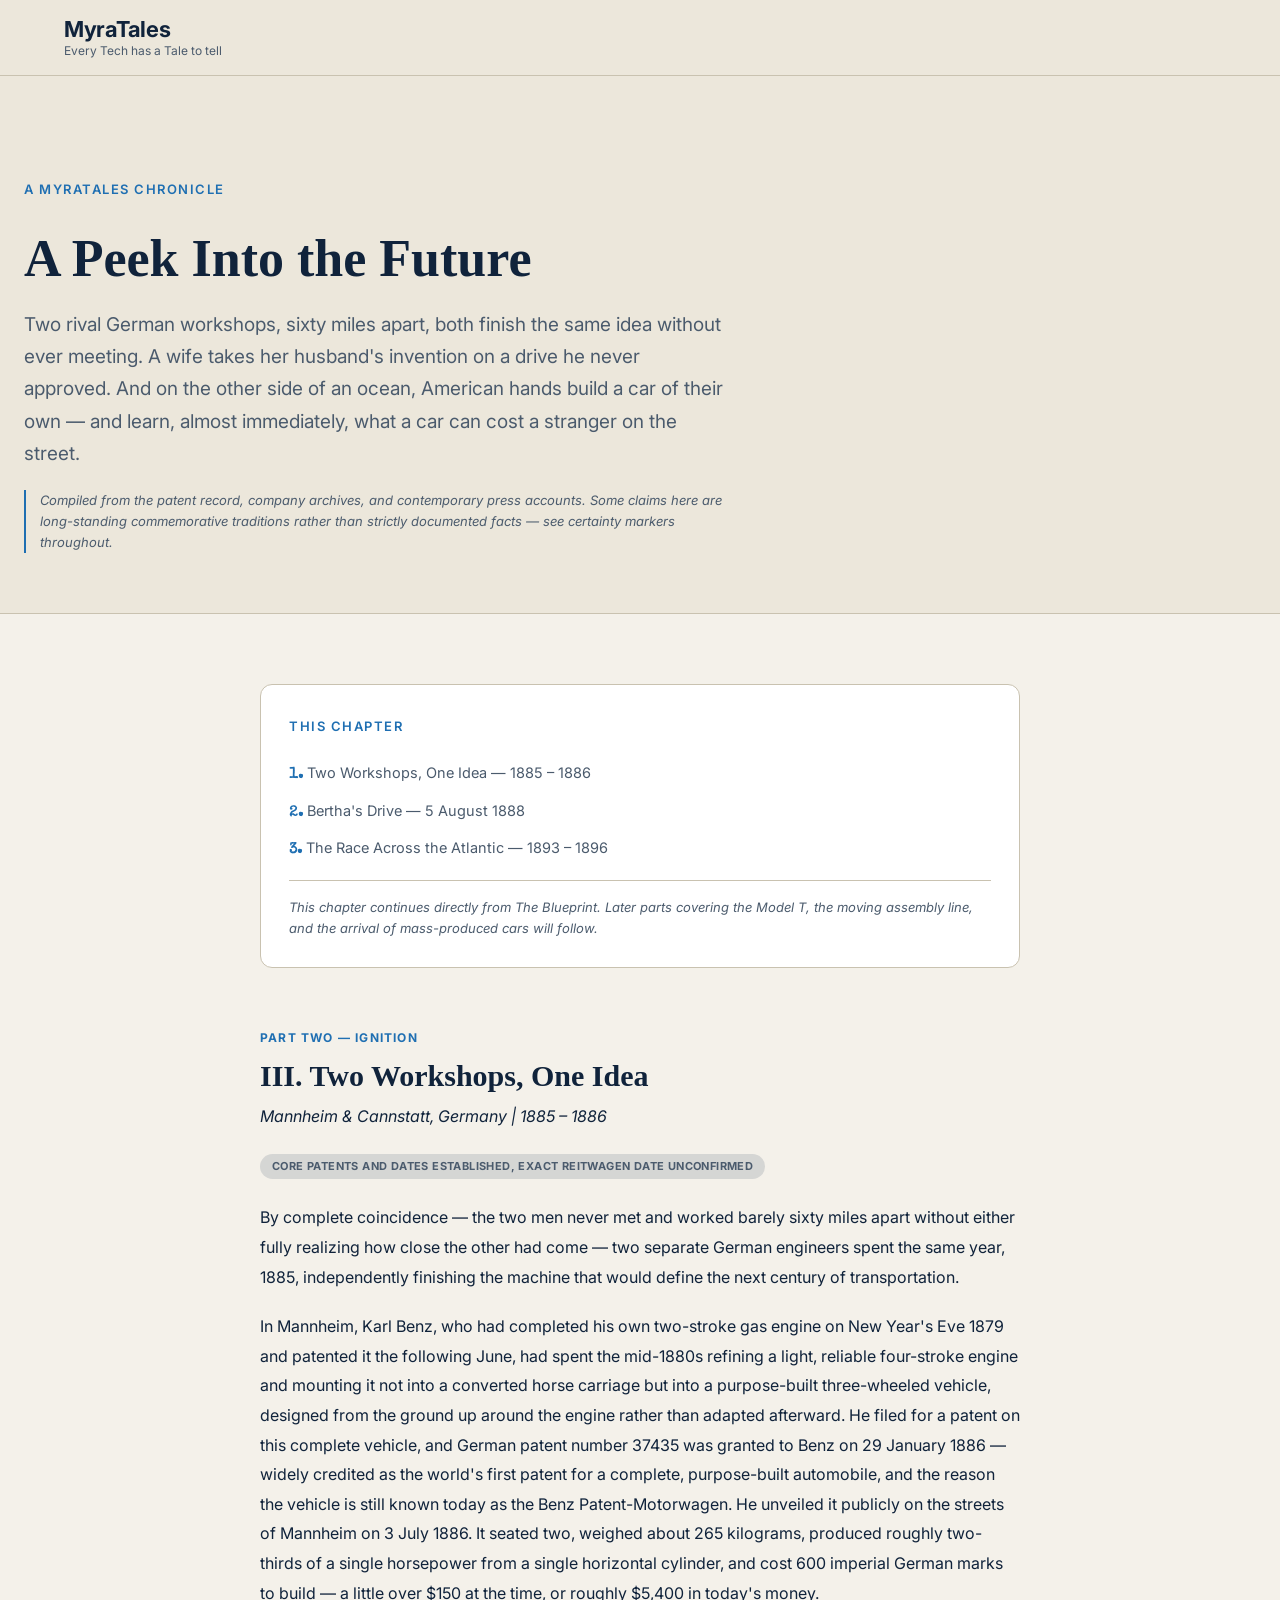
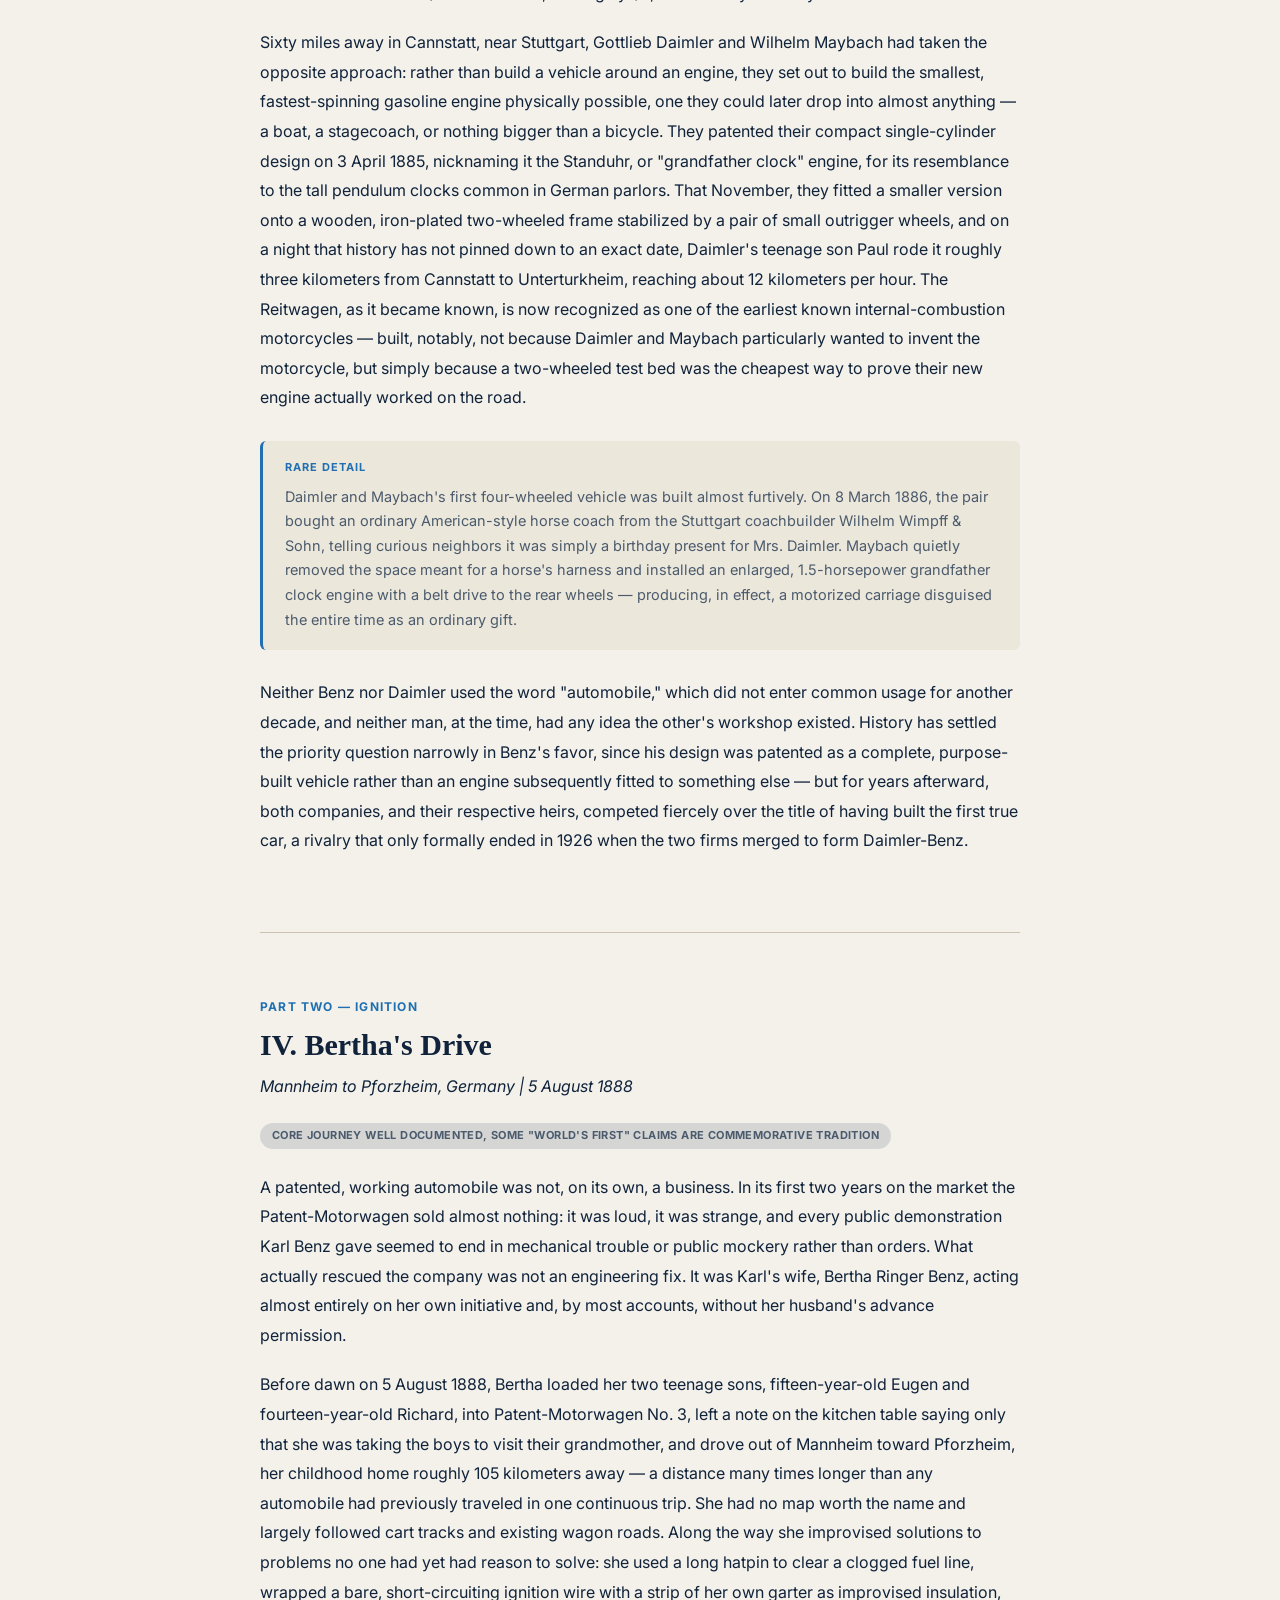
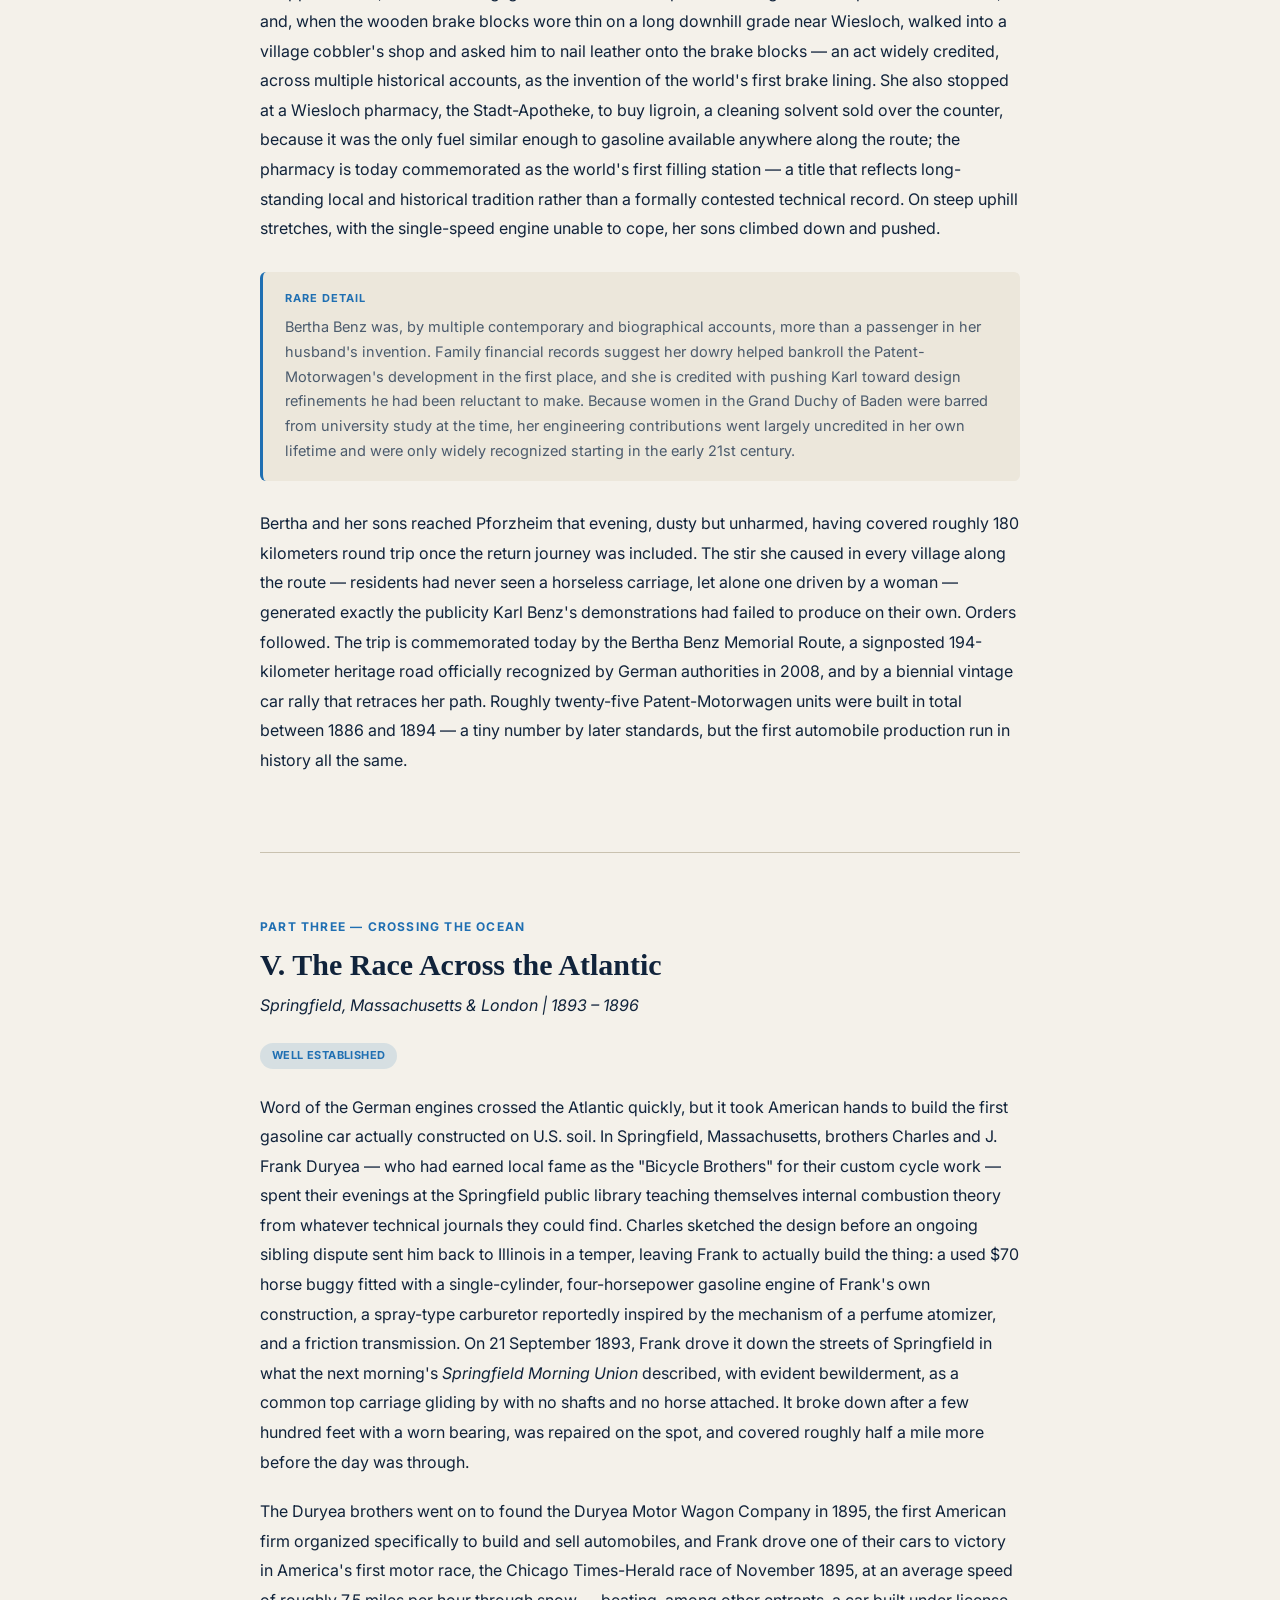
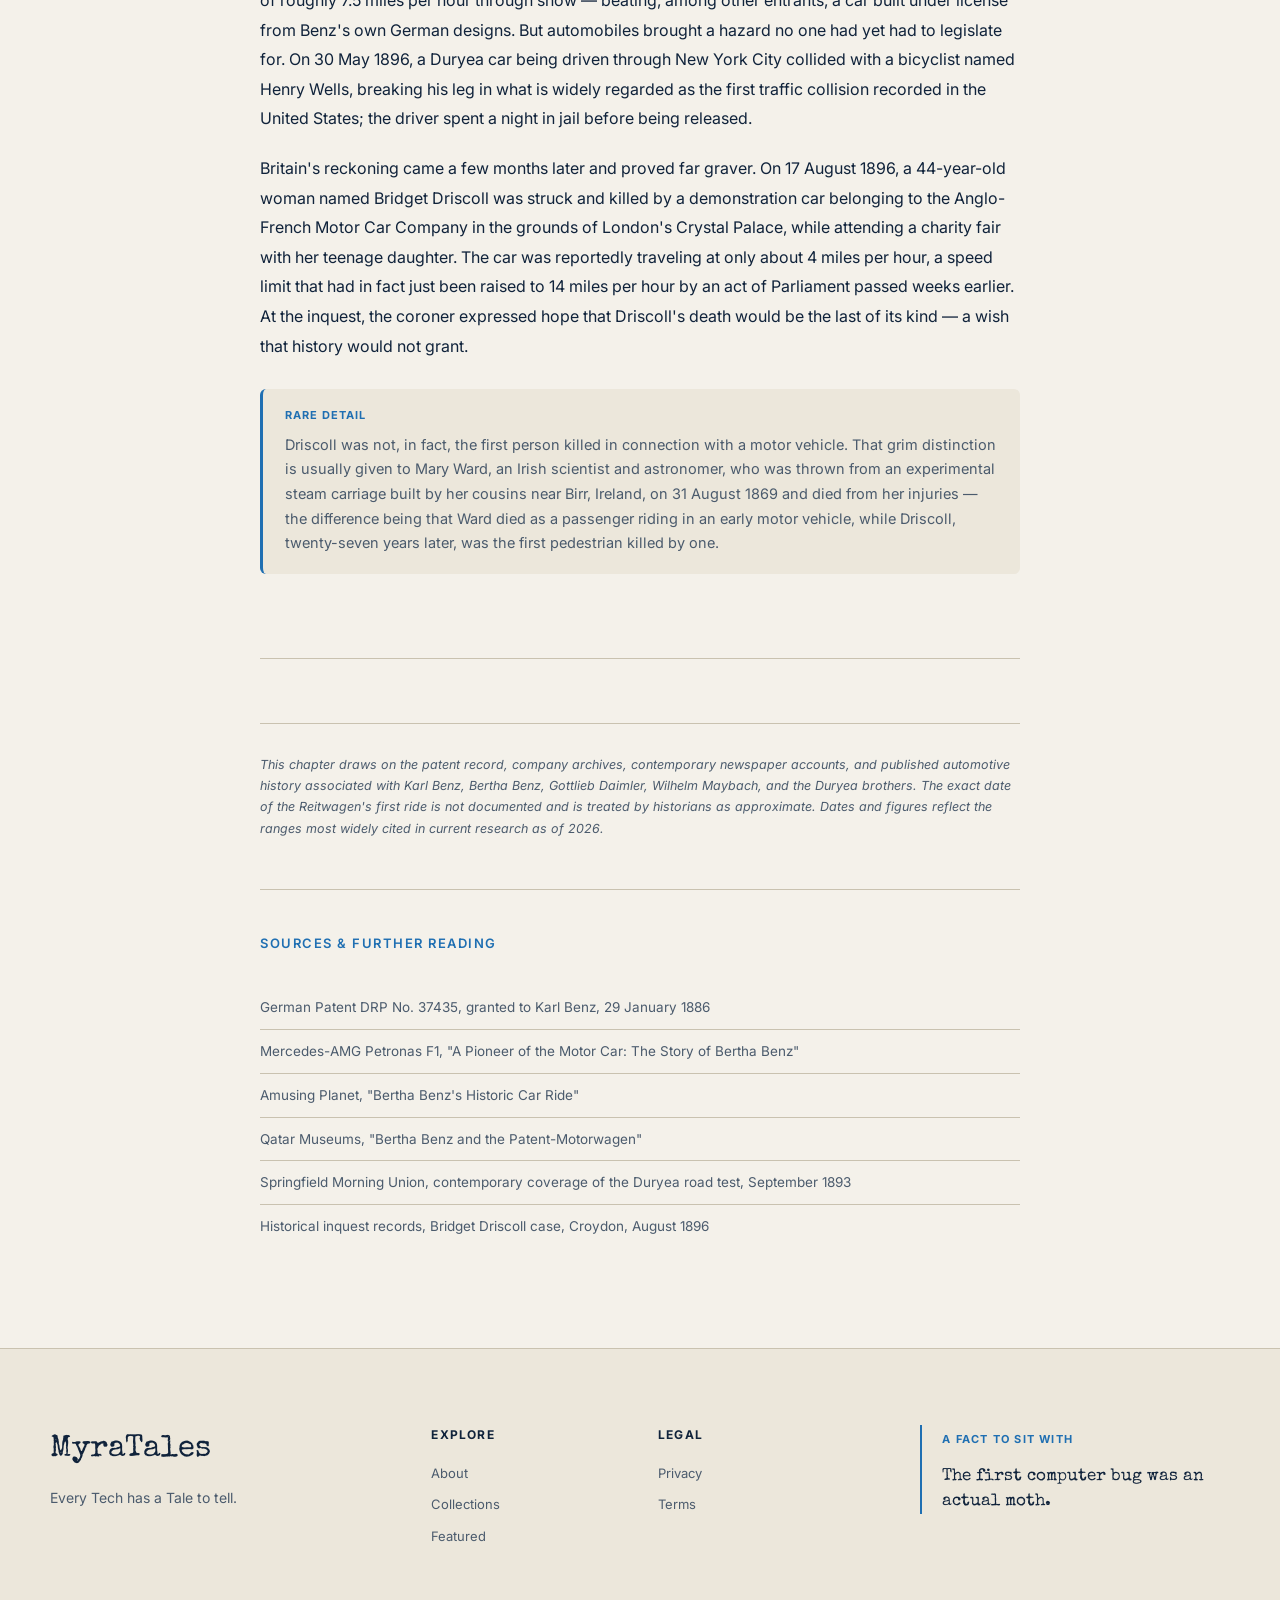
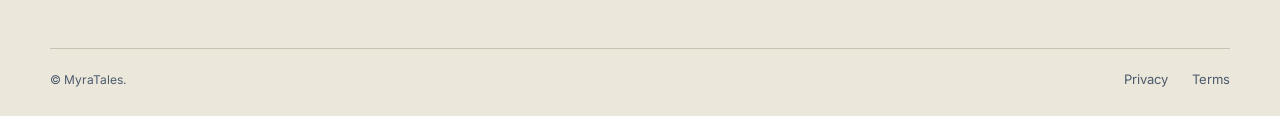
==== commit 6deb2bed: "Restore original benz.html content Reverted changes to benz.html, restoring original content." ====
--- a/benz.html
+++ b/benz.html
@@ -23,20 +23,7 @@
       <p class="tagline">Every Tech has a Tale to tell</p>
     </div>
 
-    <button class="menu-toggle" id="menuToggle" aria-label="Toggle menu" aria-expanded="false">
-      <span></span><span></span><span></span>
-    </button>
 
-    <nav class="nav-links" id="navLinks">
-      <a href="../index.html#top">Home</a>
-      <a href="../index.html#about">About</a>
-      <a href="../index.html#collections">Collections</a>
-      <a href="../index.html#featured">Featured</a>
-      <button id="themeToggle" class="theme-toggle" aria-label="Toggle dark mode">
-        <span class="theme-icon sun">☀</span>
-        <span class="theme-icon moon">☾</span>
-      </button>
-    </nav>
   </div>
 </header>
 
@@ -177,4 +164,4 @@
 
 <script src="../script.js"></script>
 </body>
-</html>+</html>
